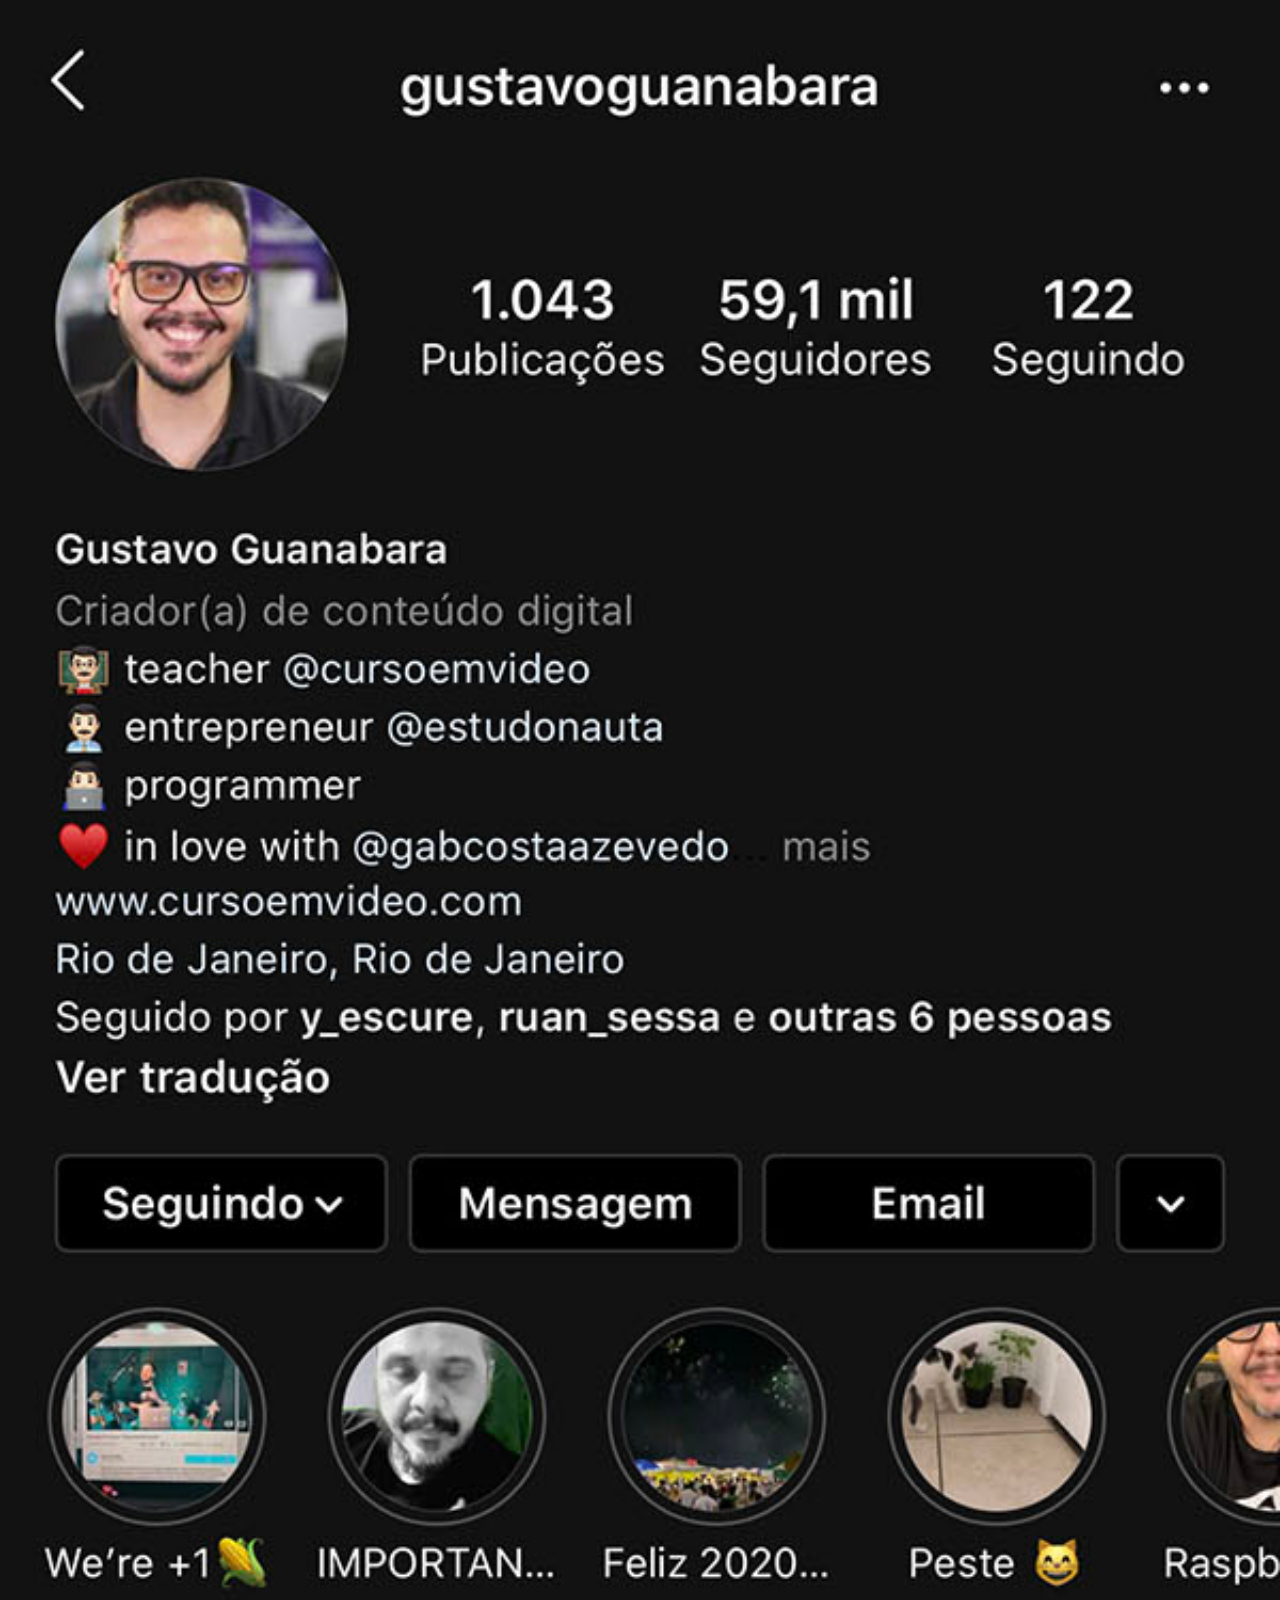
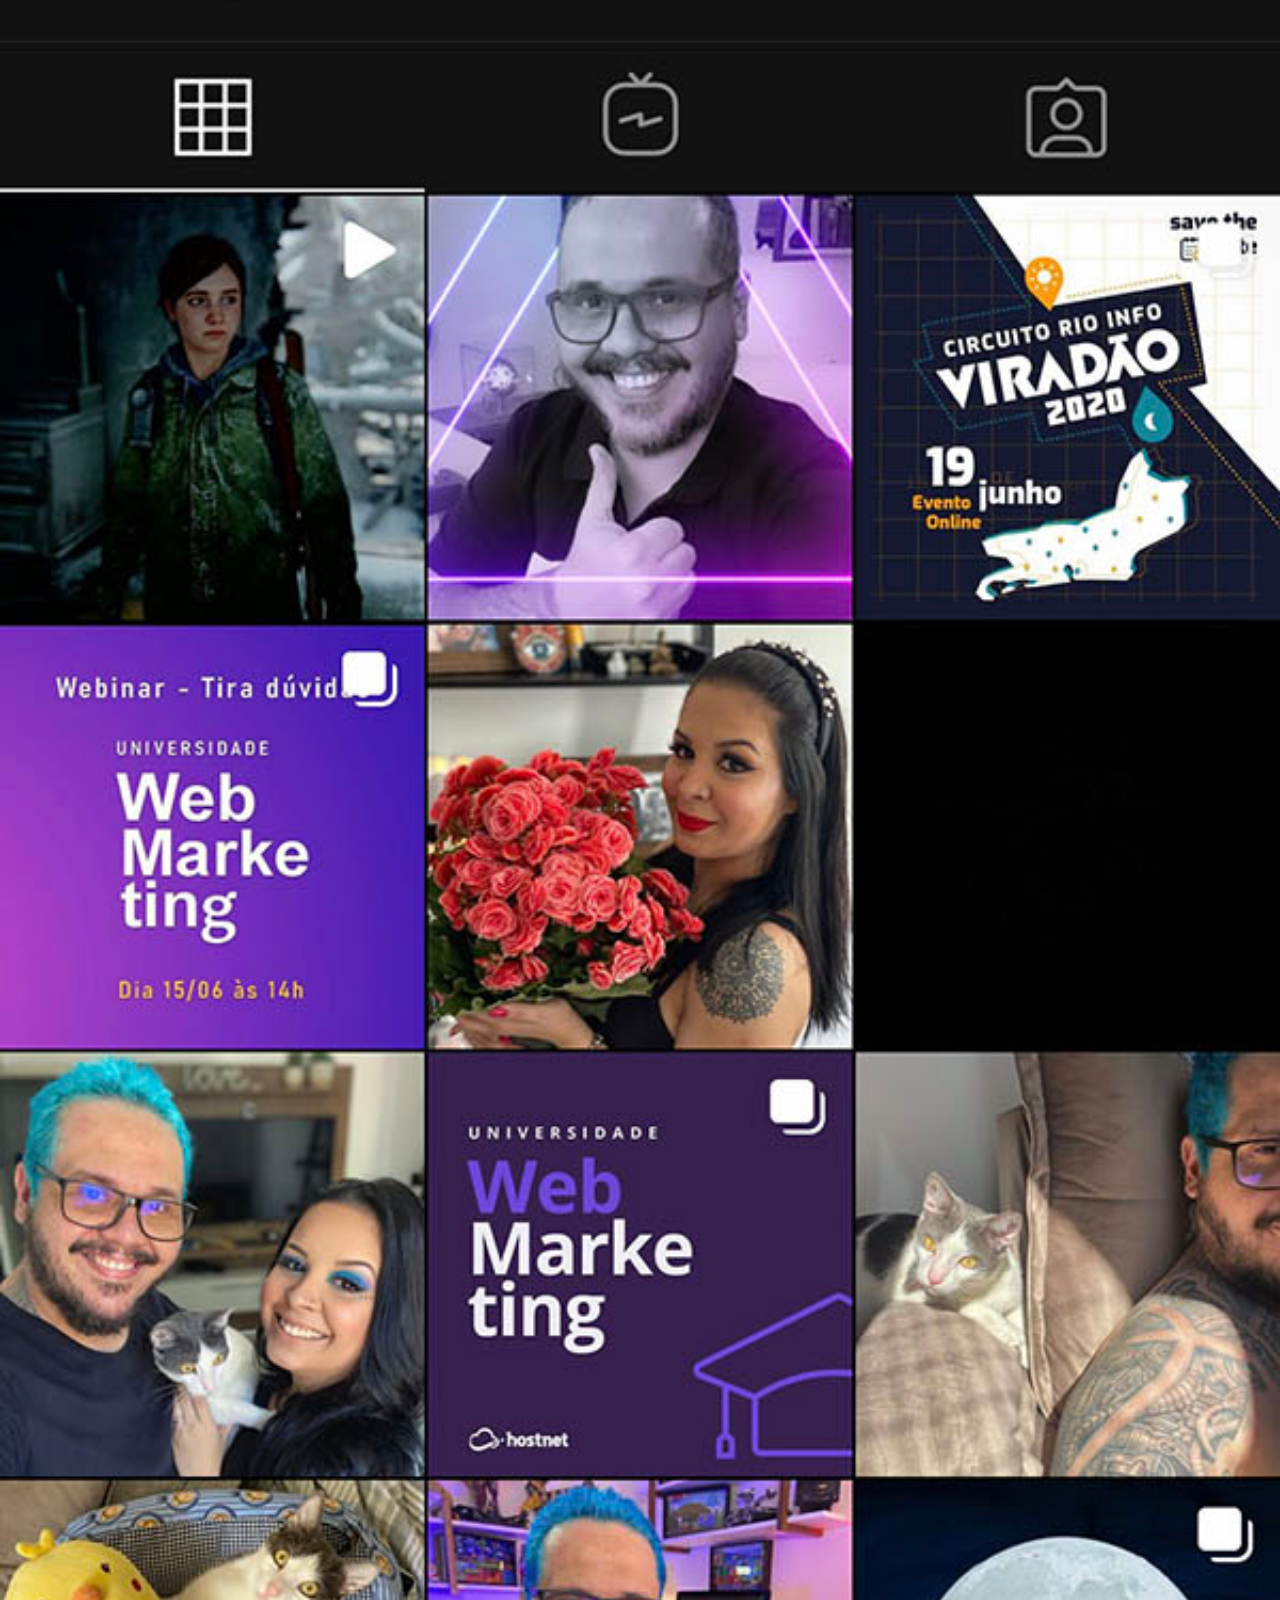
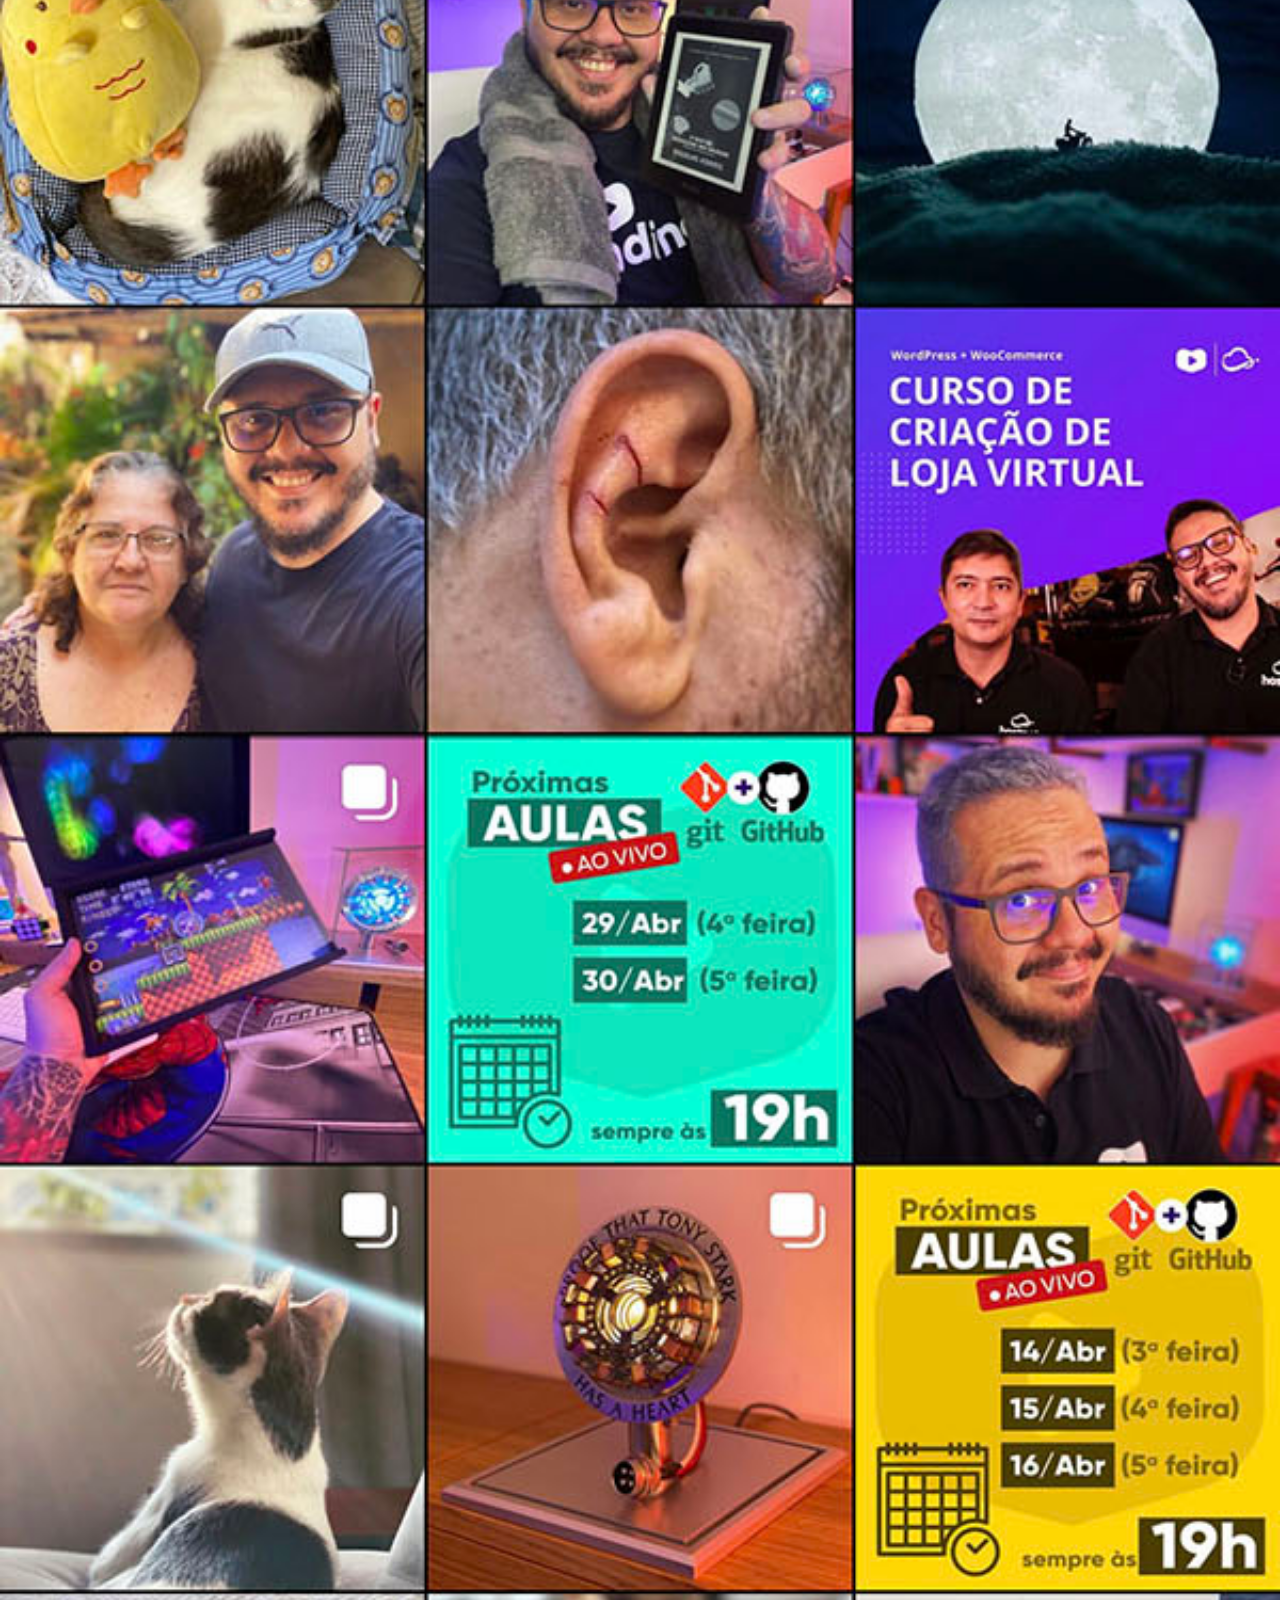
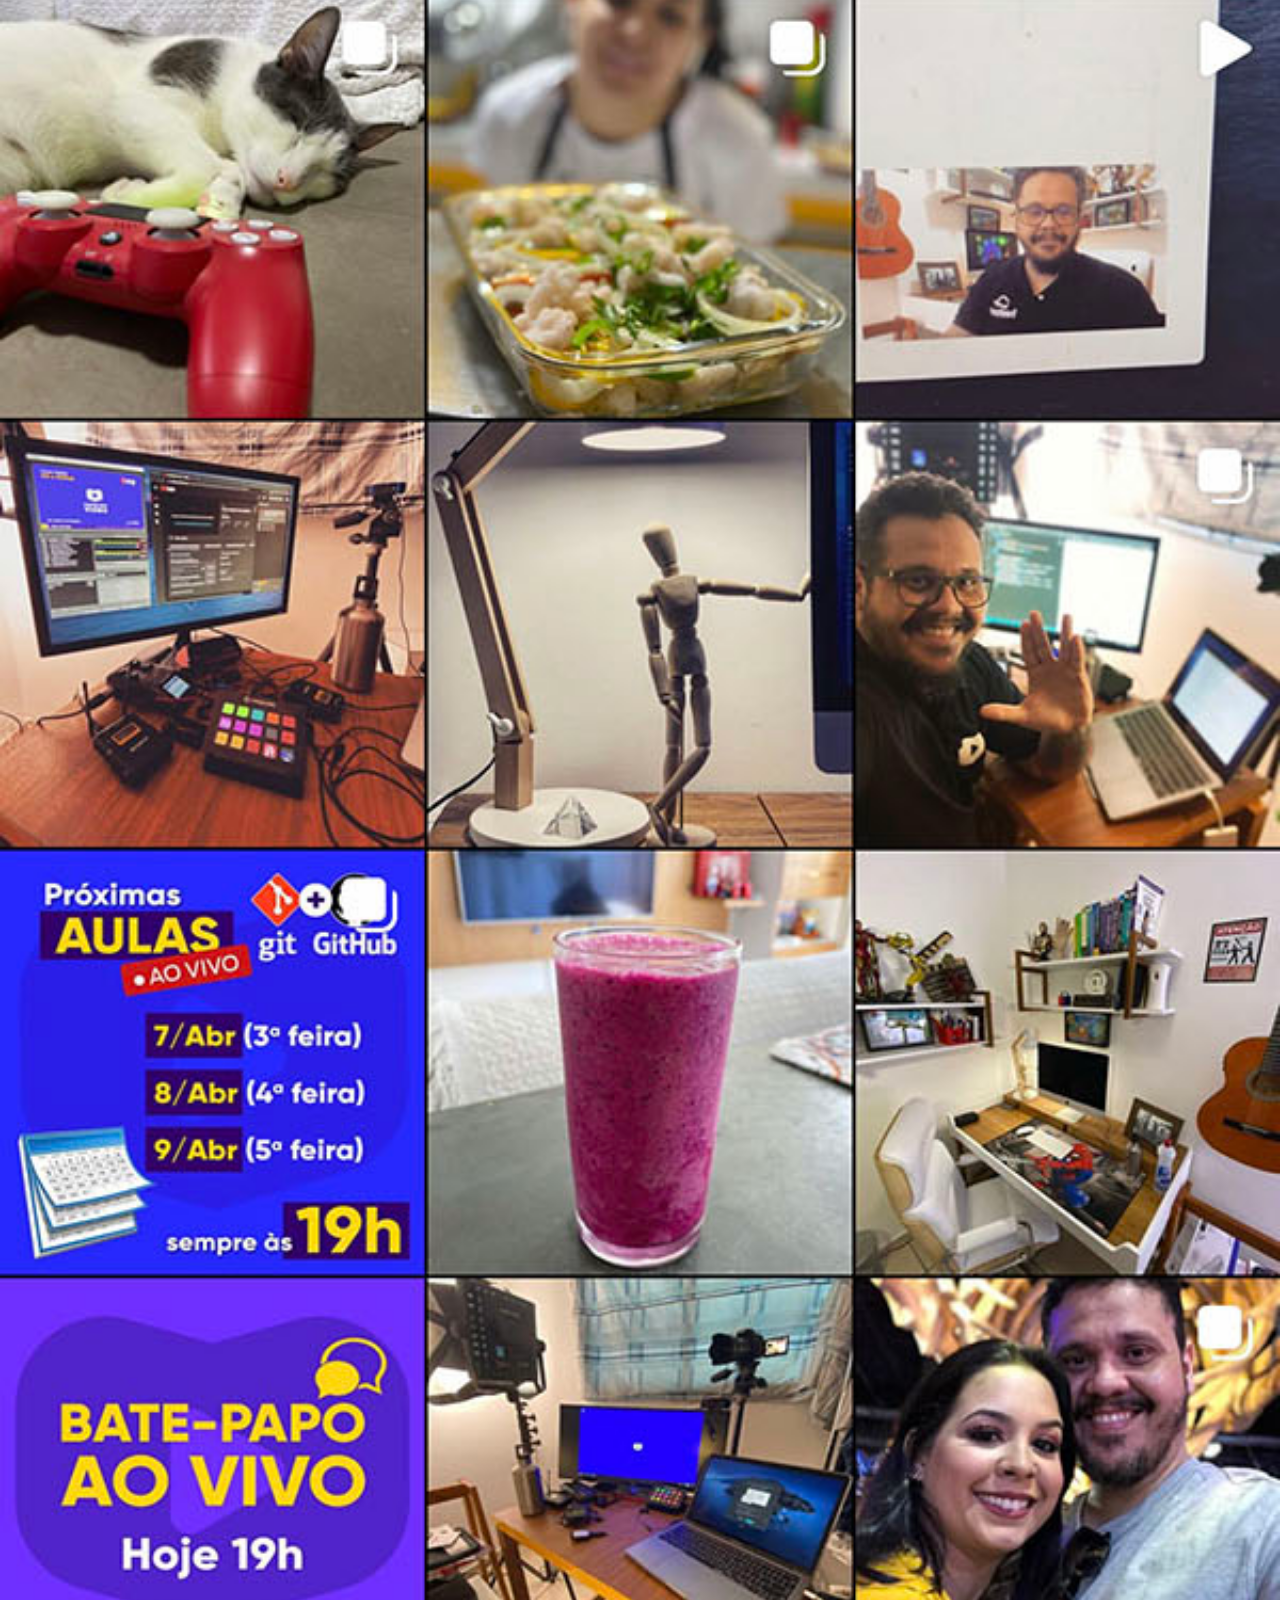
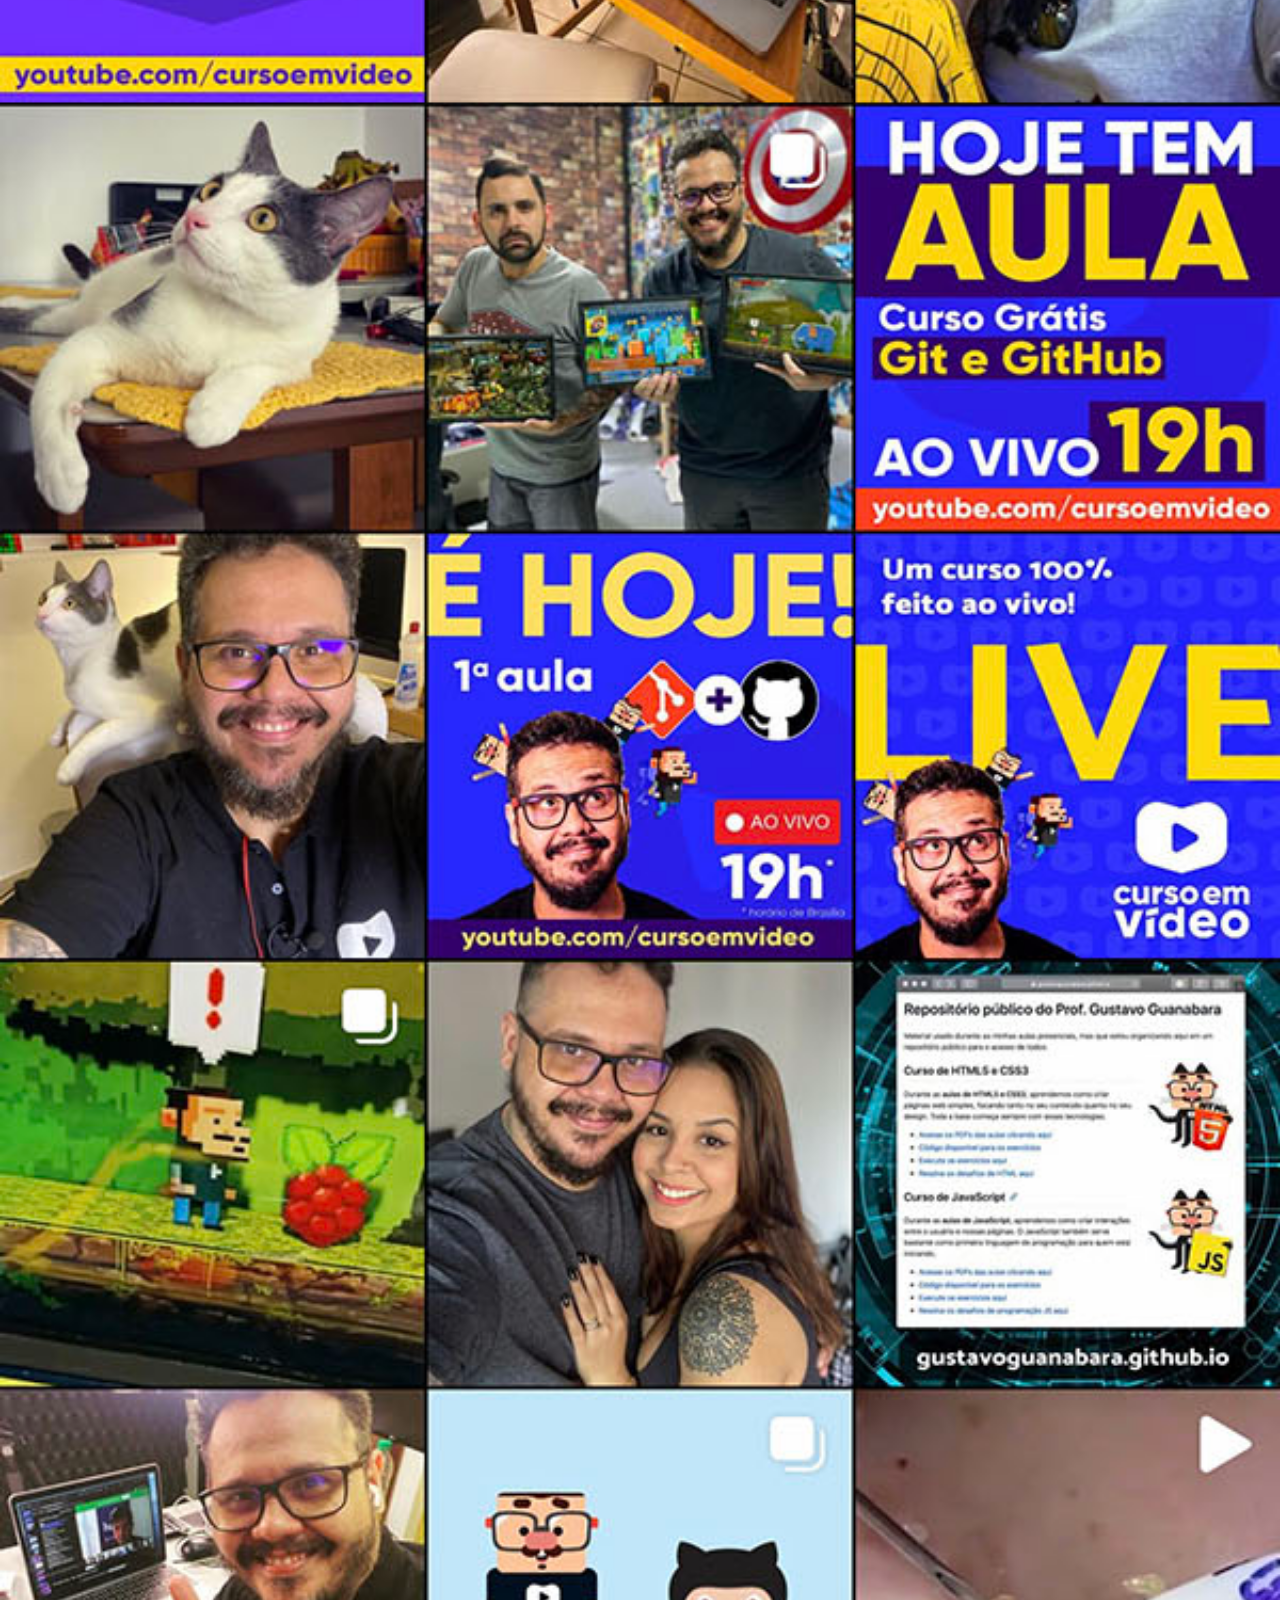
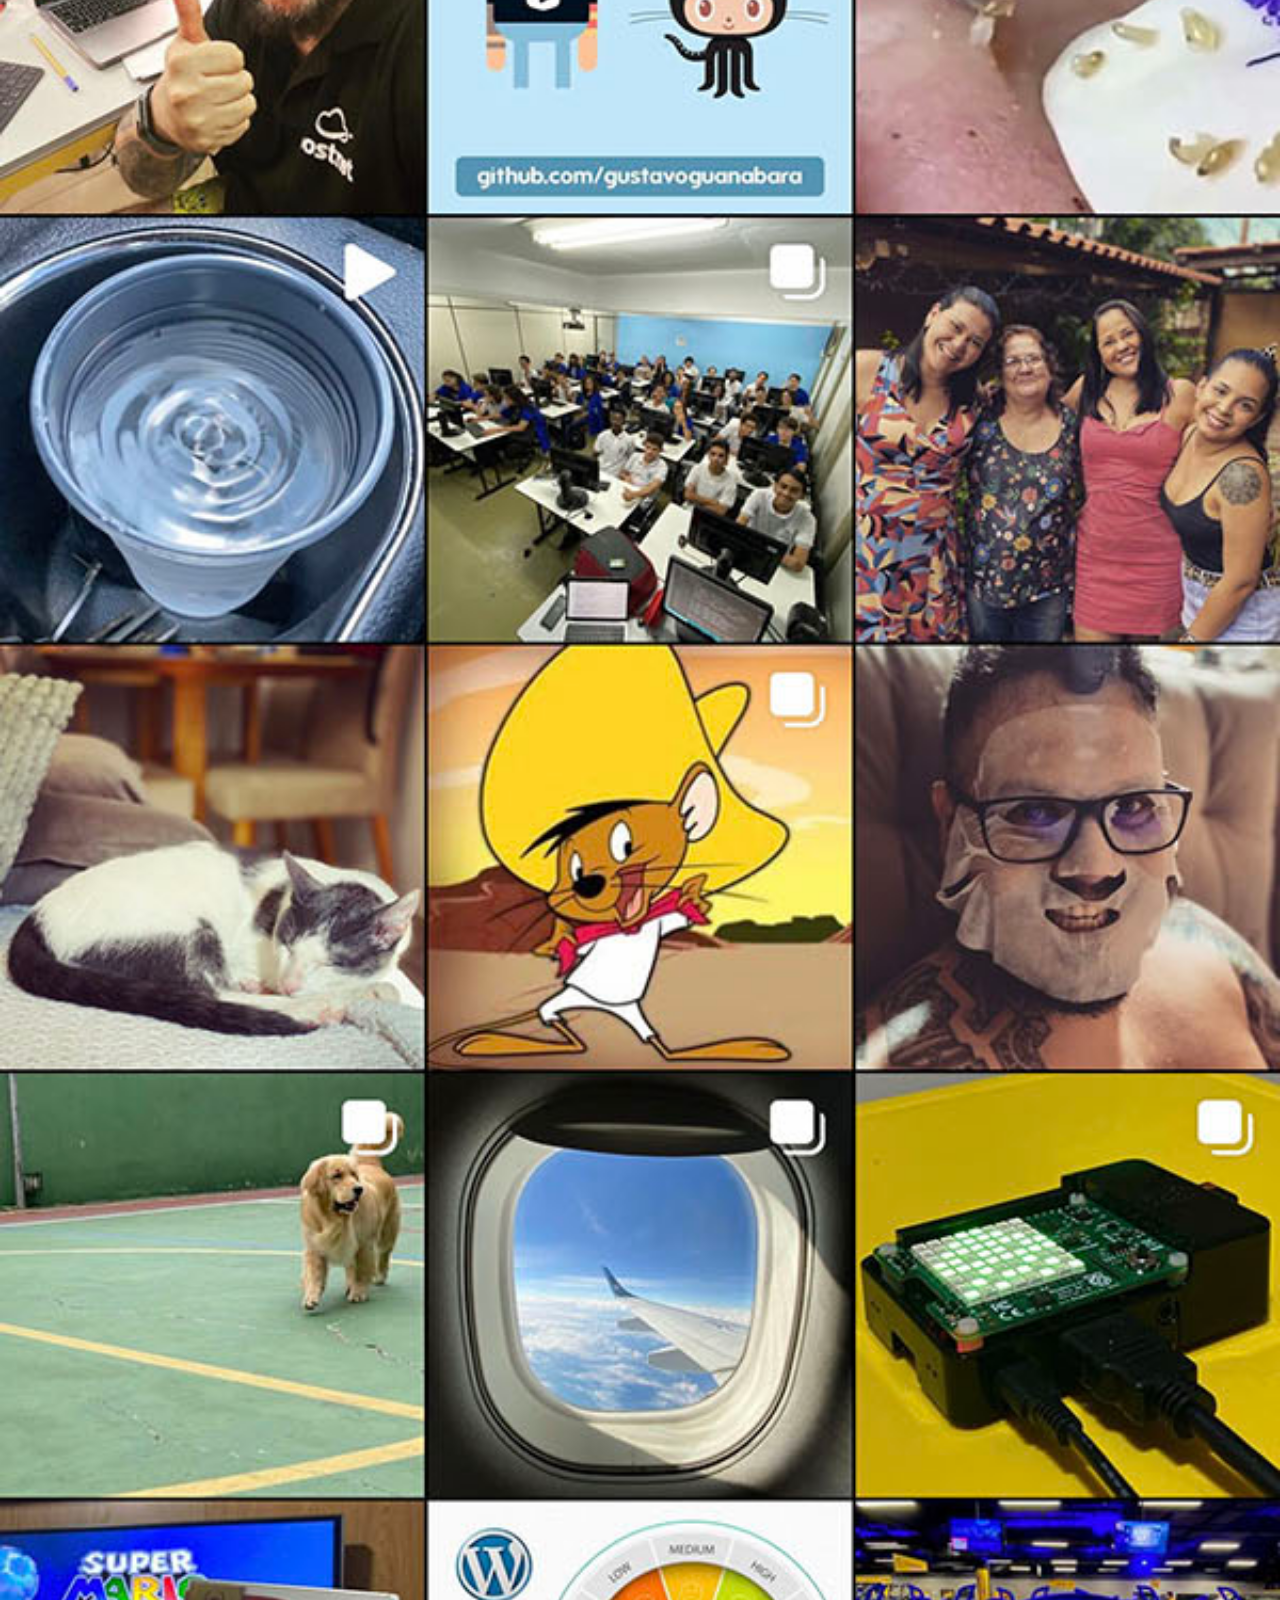
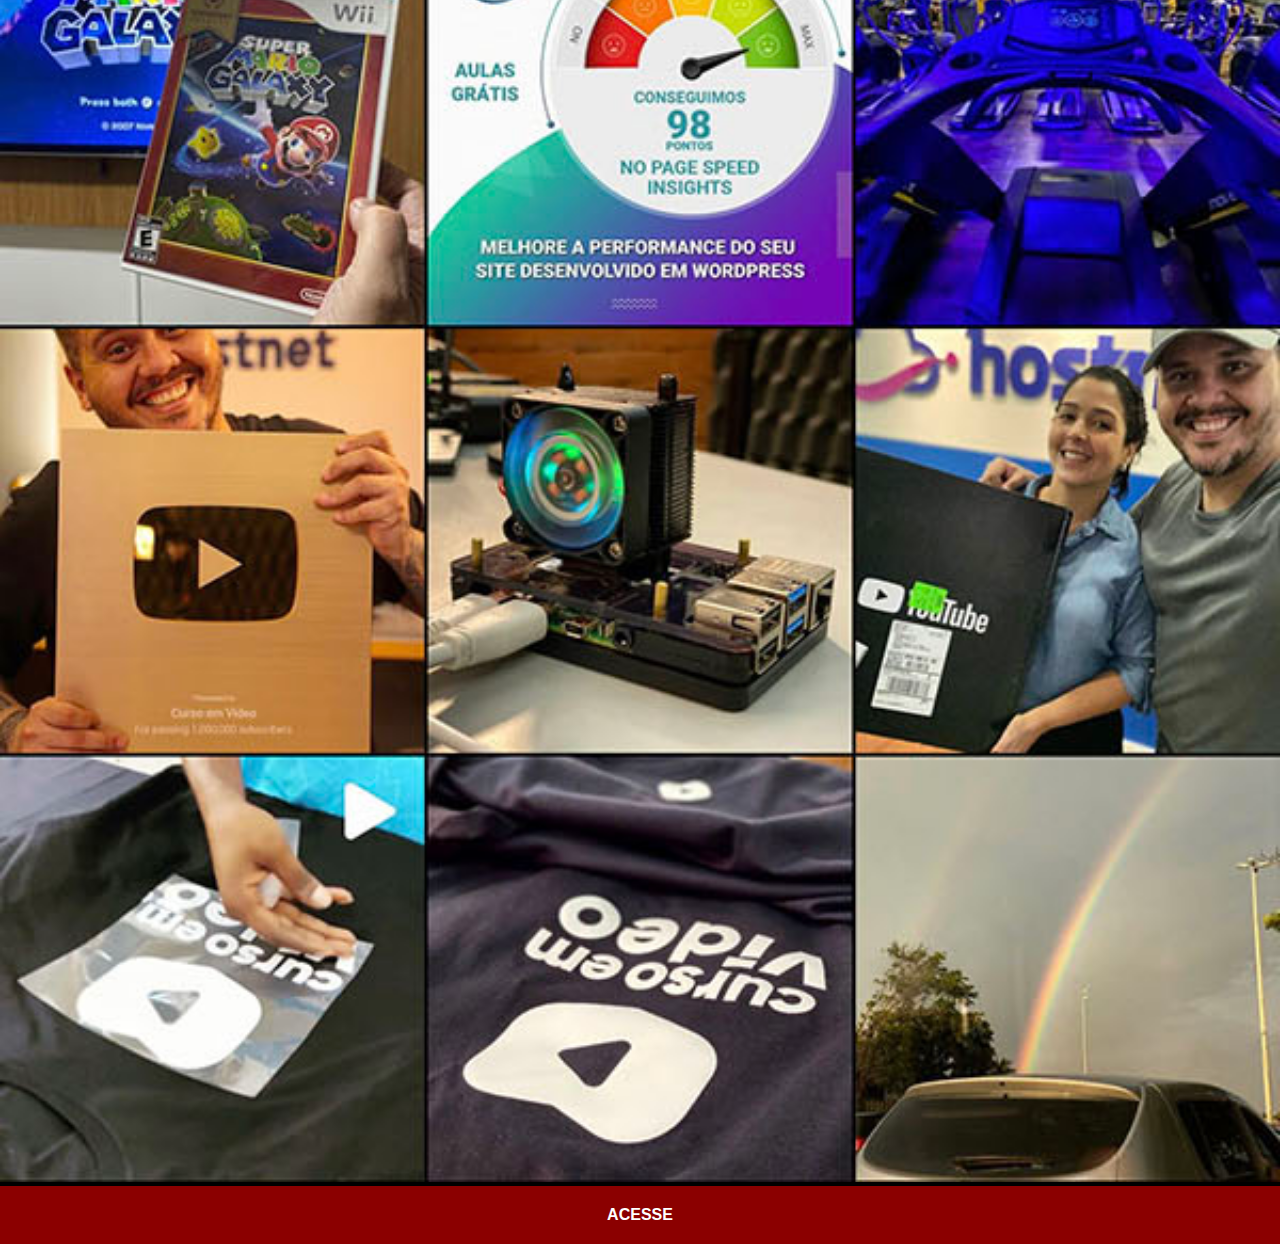
==== pags/instagram.html @ 5e1a5154 "Últimos detalhes do projeto Social Media" ====
<!DOCTYPE html>
<html lang="pt-br">
<head>
    <meta charset="UTF-8">
    <meta name="viewport" content="width=device-width, initial-scale=1.0">
    <title>Instagram</title>
    <link rel="stylesheet" href="style/social.css">
</head>
<body>
    <img src="../imagens/tela-instagram.jpg" alt="Tela do Instagram">
    <a href="https://www.instagram.com/biafucuda/" target="_blank" rel="external">Acesse</a>
</body>
</html>
---- pags/style/social.css ----
@charset "UTF-8";

* {
    margin: 0px;
    padding: 0px;
    font-family: Arial, Helvetica, sans-serif;
    background-color: black;
}

::-webkit-scrollbar {
    height: 0px;
    width: 0px;
}

img {
    width: 100vw;
}

a {
    display: block;
    color: white;
    text-transform: uppercase;
    padding: 20px;
    text-align: center;
    font-weight: bolder;
    text-decoration: none;
    background-color: darkred;
}

a:hover {
    background-color: red;
    color: yellow;
    transform: scale(1.07);
}
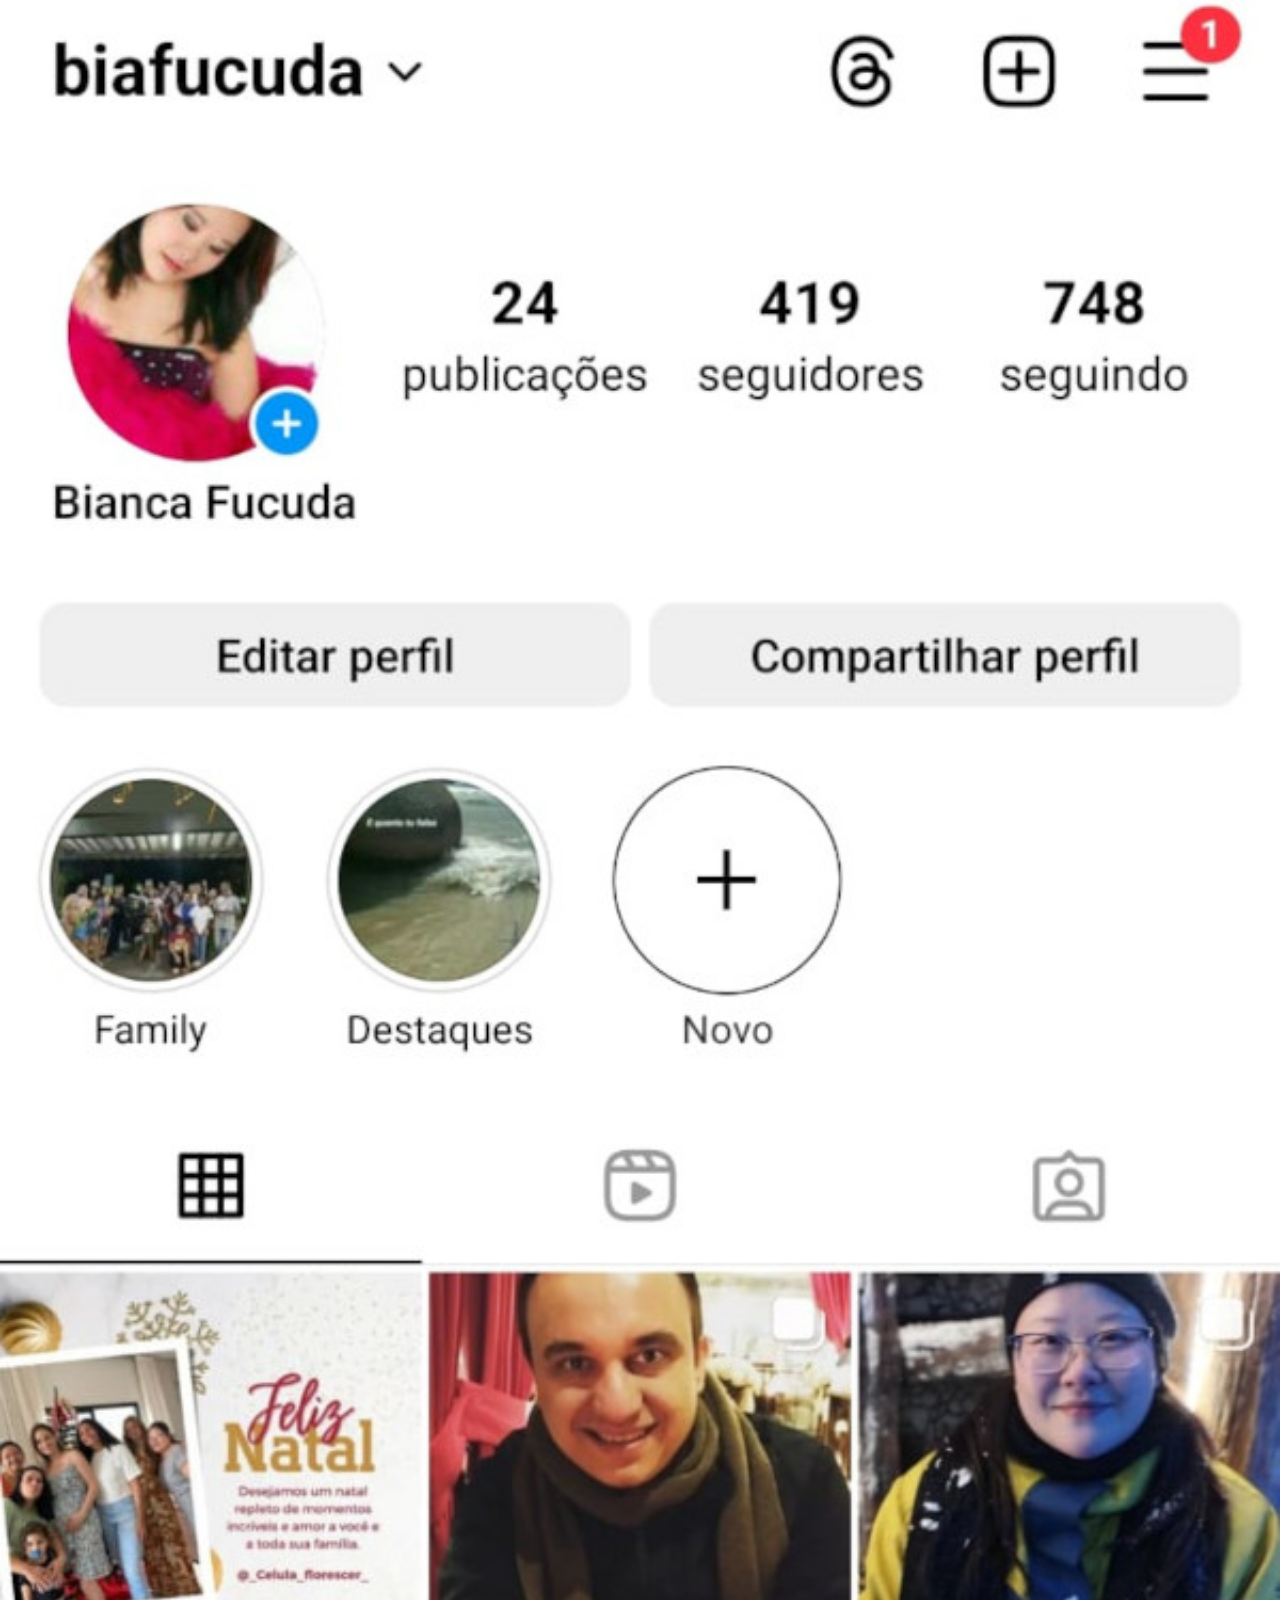
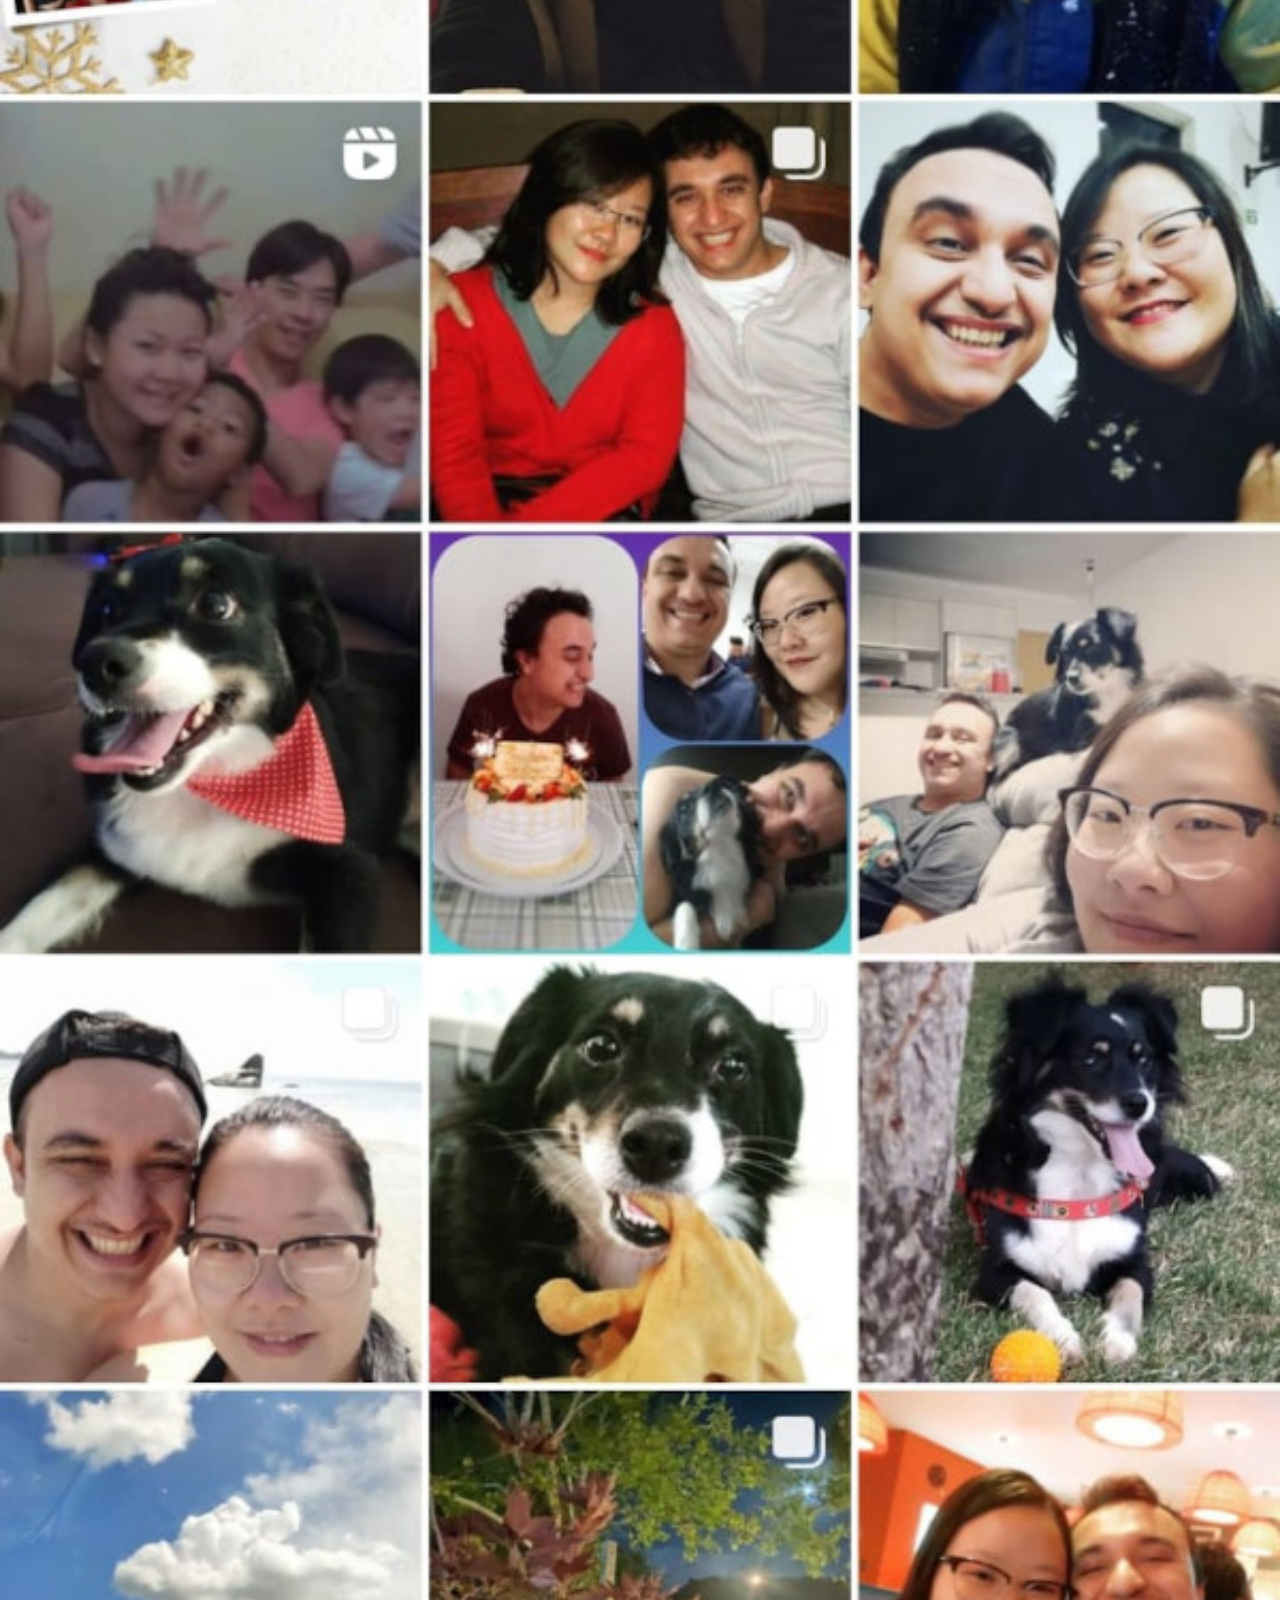
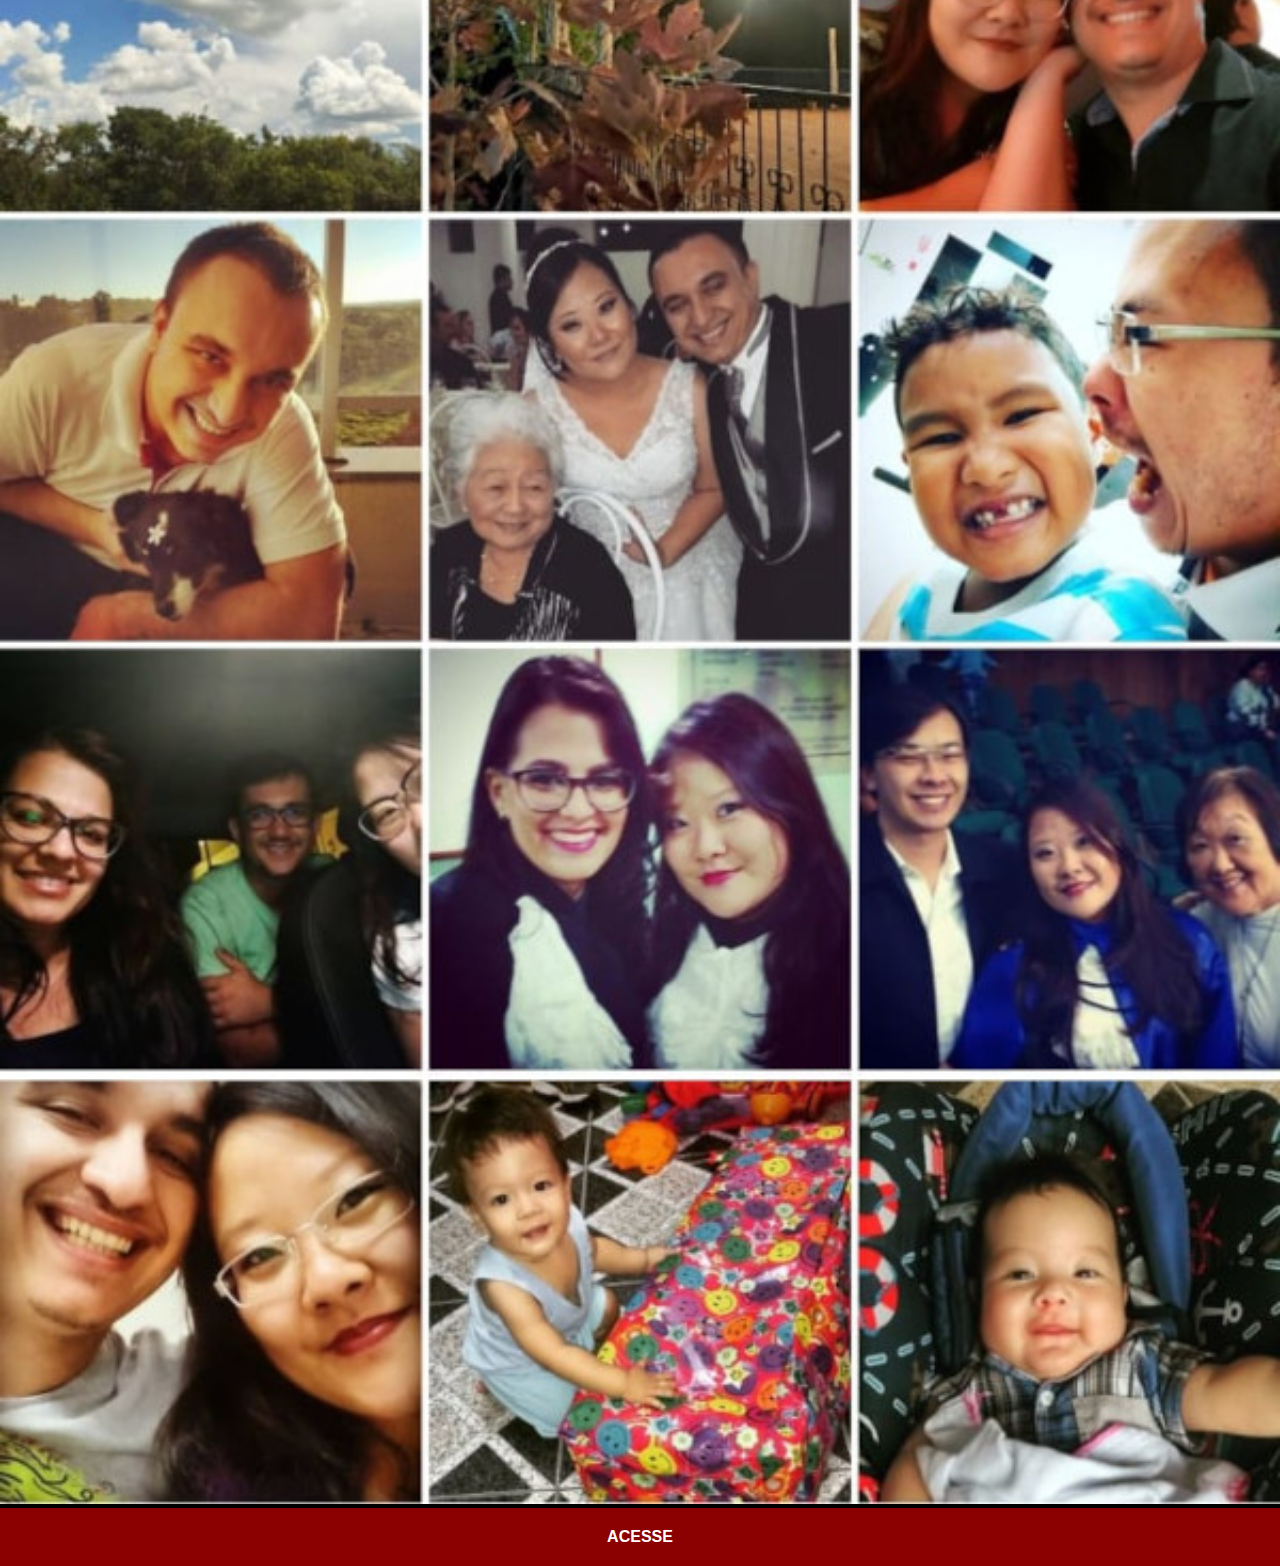
==== commit 27b1818c: "Finalizando Projeto Social" ====
--- a/pags/instagram.html
+++ b/pags/instagram.html
@@ -7,7 +7,7 @@
     <link rel="stylesheet" href="style/social.css">
 </head>
 <body>
-    <img src="../imagens/tela-instagram.jpg" alt="Tela do Instagram">
+    <img src="../imagens/instagram.jpg" alt="Tela do Instagram">
     <a href="https://www.instagram.com/biafucuda/" target="_blank" rel="external">Acesse</a>
 </body>
 </html>